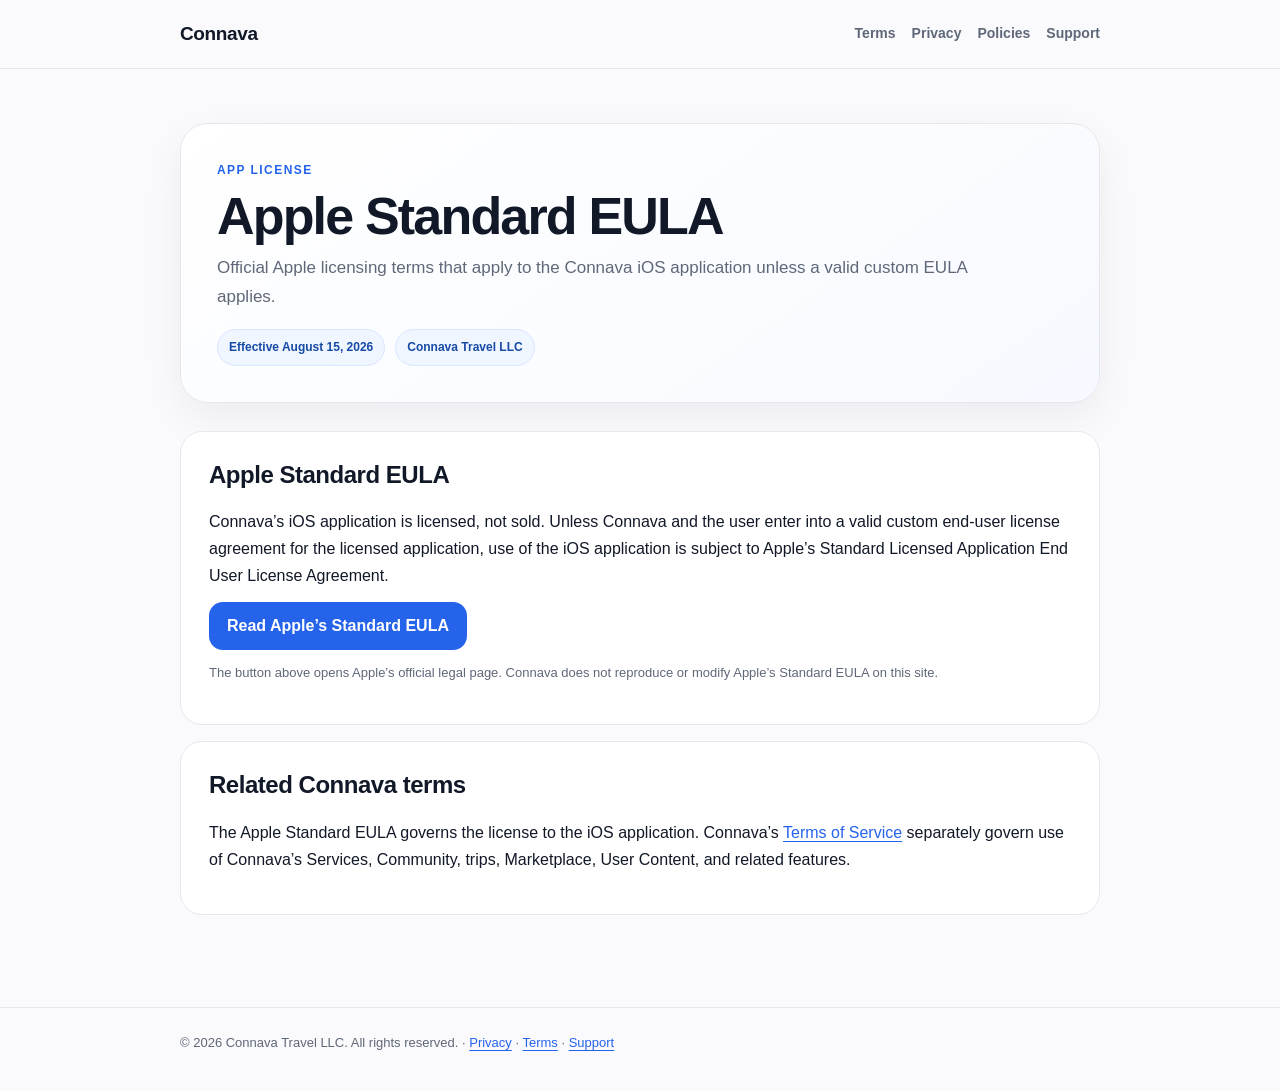
==== eula.html @ 40c6fb05 "Add Connava legal and support site" ====
<!doctype html>
<html lang="en">
<head>
  <meta charset="utf-8">
  <meta name="viewport" content="width=device-width,initial-scale=1">
  <meta name="color-scheme" content="light">
  <meta name="theme-color" content="#faf9fc">
  <meta name="description" content="Official Apple licensing terms that apply to the Connava iOS application unless a valid custom EULA applies.">
  <title>Apple Standard EULA | Connava</title>
  <link rel="stylesheet" href="styles.css">
  
</head>
<body>

    <header class="site-header">
      <nav class="nav" aria-label="Primary">
        <a class="brand" href="index.html">Connava</a>
        <div class="nav-links">
          <a href="terms.html">Terms</a>
          <a href="privacy.html">Privacy</a>
          <a href="platform-policies.html">Policies</a>
          <a href="support.html">Support</a>
        </div>
      </nav>
    </header>
    
<main>
  <div class="hero">
    <p class="eyebrow">App License</p>
    <h1>Apple Standard EULA</h1>
    <p class="lead">Official Apple licensing terms that apply to the Connava iOS application unless a valid custom EULA applies.</p>
    <div class="meta">
      <span class="pill">Effective August 15, 2026</span>
      <span class="pill">Connava Travel LLC</span>
    </div>
  </div>
  
<section>
<h2>Apple Standard EULA</h2>
<p>Connava’s iOS application is licensed, not sold. Unless Connava and the user enter into a valid custom end-user license agreement for the licensed application, use of the iOS application is subject to Apple’s Standard Licensed Application End User License Agreement.</p>
<p><a class="contact-button" href="https://www.apple.com/legal/internet-services/itunes/dev/stdeula/">Read Apple’s Standard EULA</a></p>
<p class="small">The button above opens Apple’s official legal page. Connava does not reproduce or modify Apple’s Standard EULA on this site.</p>
</section>
<section>
<h2>Related Connava terms</h2>
<p>The Apple Standard EULA governs the license to the iOS application. Connava’s <a href="terms.html">Terms of Service</a> separately govern use of Connava’s Services, Community, trips, Marketplace, User Content, and related features.</p>
</section>

</main>
<footer>
  <div class="footer-inner">
    © 2026 Connava Travel LLC. All rights reserved. ·
    <a href="privacy.html">Privacy</a> ·
    <a href="terms.html">Terms</a> ·
    <a href="support.html">Support</a>
  </div>
</footer>
</body>
</html>
---- styles.css ----
:root {
  --bg: #faf9fc;
  --surface: #ffffff;
  --text: #111827;
  --muted: #5f6878;
  --border: #e7e6ed;
  --accent: #2563eb;
  --accent-soft: #eff6ff;
  --max: 920px;
}
* { box-sizing: border-box; }
html { scroll-behavior: smooth; }
body {
  margin: 0;
  font-family: -apple-system, BlinkMacSystemFont, "Segoe UI", Roboto, Helvetica, Arial, sans-serif;
  background: var(--bg);
  color: var(--text);
  line-height: 1.68;
}
a { color: var(--accent); text-underline-offset: 3px; }
a:hover { text-decoration-thickness: 2px; }
.site-header {
  position: sticky;
  top: 0;
  z-index: 10;
  backdrop-filter: blur(18px);
  background: rgba(250,249,252,.92);
  border-bottom: 1px solid var(--border);
}
.nav {
  width: min(var(--max), calc(100% - 36px));
  margin: 0 auto;
  min-height: 68px;
  display: flex;
  align-items: center;
  gap: 18px;
}
.brand {
  font-weight: 800;
  letter-spacing: -.02em;
  font-size: 19px;
  color: var(--text);
  text-decoration: none;
}
.nav-links {
  margin-left: auto;
  display: flex;
  align-items: center;
  gap: 16px;
  flex-wrap: wrap;
  justify-content: flex-end;
}
.nav-links a {
  color: var(--muted);
  text-decoration: none;
  font-size: 14px;
  font-weight: 650;
}
.nav-links a:hover { color: var(--text); }
main {
  width: min(var(--max), calc(100% - 36px));
  margin: 0 auto;
  padding: 54px 0 76px;
}
.hero {
  padding: 36px;
  border: 1px solid var(--border);
  border-radius: 28px;
  background: linear-gradient(145deg, #ffffff 0%, #f6f9ff 100%);
  box-shadow: 0 14px 40px rgba(17,24,39,.06);
  margin-bottom: 28px;
}
.eyebrow {
  margin: 0 0 8px;
  color: var(--accent);
  text-transform: uppercase;
  letter-spacing: .12em;
  font-size: 12px;
  font-weight: 800;
}
h1 {
  margin: 0 0 10px;
  font-size: clamp(34px, 6vw, 52px);
  line-height: 1.08;
  letter-spacing: -.035em;
}
.lead {
  margin: 0;
  max-width: 760px;
  color: var(--muted);
  font-size: 17px;
}
.meta {
  margin-top: 18px;
  display: flex;
  flex-wrap: wrap;
  gap: 10px;
}
.pill {
  border: 1px solid #dbe7ff;
  background: var(--accent-soft);
  color: #174aa5;
  border-radius: 999px;
  padding: 7px 11px;
  font-size: 12px;
  font-weight: 750;
}
.card {
  background: var(--surface);
  border: 1px solid var(--border);
  border-radius: 22px;
  padding: 28px;
  margin: 16px 0;
}
.card h2, section h2 {
  margin-top: 0;
  letter-spacing: -.02em;
}
section {
  background: var(--surface);
  border: 1px solid var(--border);
  border-radius: 22px;
  padding: 28px;
  margin: 16px 0;
  scroll-margin-top: 90px;
}
h2 { font-size: 24px; line-height: 1.25; }
h3 { font-size: 18px; margin-top: 26px; line-height: 1.35; }
p { margin: 12px 0; }
ul, ol { padding-left: 24px; }
li { margin: 7px 0; }
.notice {
  border-left: 4px solid var(--accent);
  background: var(--accent-soft);
  padding: 16px 18px;
  border-radius: 12px;
  margin: 18px 0;
}
.grid {
  display: grid;
  grid-template-columns: repeat(2, minmax(0,1fr));
  gap: 16px;
}
.link-card {
  display: block;
  background: var(--surface);
  border: 1px solid var(--border);
  border-radius: 20px;
  padding: 22px;
  text-decoration: none;
  color: var(--text);
}
.link-card:hover {
  border-color: #b8cdfa;
  transform: translateY(-1px);
}
.link-card strong { display: block; margin-bottom: 6px; }
.link-card span { color: var(--muted); font-size: 14px; }
footer {
  border-top: 1px solid var(--border);
  color: var(--muted);
}
.footer-inner {
  width: min(var(--max), calc(100% - 36px));
  margin: 0 auto;
  padding: 24px 0 38px;
  font-size: 13px;
}
.small { color: var(--muted); font-size: 13px; }
.contact-button {
  display: inline-flex;
  align-items: center;
  justify-content: center;
  min-height: 48px;
  padding: 0 18px;
  border-radius: 14px;
  background: var(--accent);
  color: white;
  text-decoration: none;
  font-weight: 800;
}
@media (max-width: 720px) {
  .nav { align-items: flex-start; padding: 16px 0; }
  .nav-links { gap: 10px; }
  .hero, section, .card { padding: 22px; border-radius: 20px; }
  main { padding-top: 28px; }
  .grid { grid-template-columns: 1fr; }
}
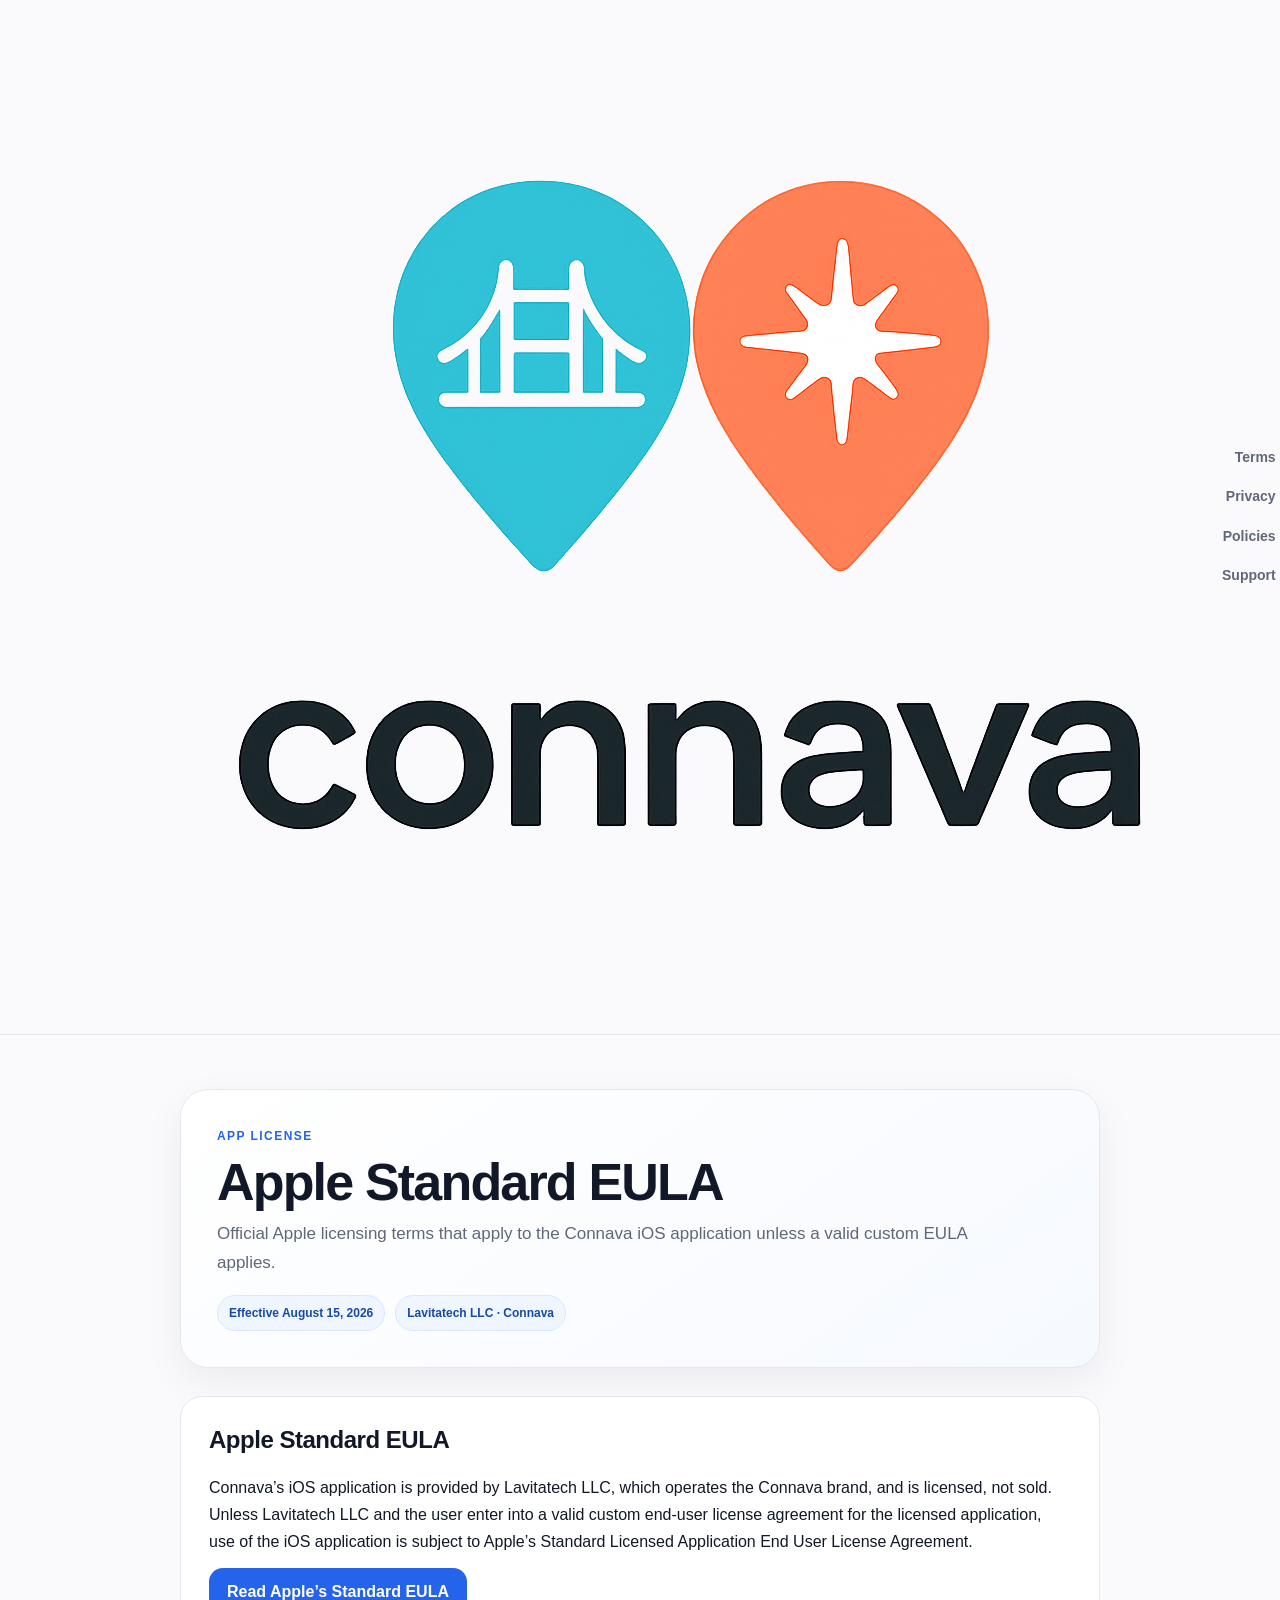
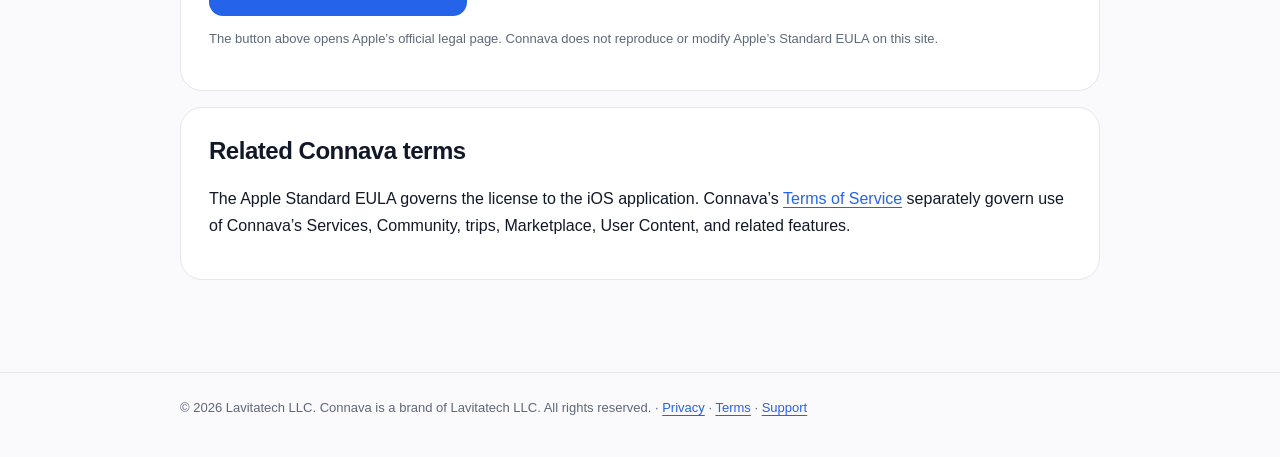
==== commit 03e3cb3d: "Update eula.html" ====
--- a/eula.html
+++ b/eula.html
@@ -8,13 +8,14 @@
   <meta name="description" content="Official Apple licensing terms that apply to the Connava iOS application unless a valid custom EULA applies.">
   <title>Apple Standard EULA | Connava</title>
   <link rel="stylesheet" href="styles.css">
-  
 </head>
 <body>
 
     <header class="site-header">
       <nav class="nav" aria-label="Primary">
-        <a class="brand" href="index.html">Connava</a>
+        <a class="brand" href="index.html" aria-label="Connava Legal & Policies home">
+          <img class="brand-logo" src="ConnavaLogoOfficial.png" alt="Connava">
+        </a>
         <div class="nav-links">
           <a href="terms.html">Terms</a>
           <a href="privacy.html">Privacy</a>
@@ -23,7 +24,7 @@
         </div>
       </nav>
     </header>
-    
+
 <main>
   <div class="hero">
     <p class="eyebrow">App License</p>
@@ -31,13 +32,13 @@
     <p class="lead">Official Apple licensing terms that apply to the Connava iOS application unless a valid custom EULA applies.</p>
     <div class="meta">
       <span class="pill">Effective August 15, 2026</span>
-      <span class="pill">Connava Travel LLC</span>
+      <span class="pill">Lavitatech LLC · Connava</span>
     </div>
   </div>
-  
+
 <section>
 <h2>Apple Standard EULA</h2>
-<p>Connava’s iOS application is licensed, not sold. Unless Connava and the user enter into a valid custom end-user license agreement for the licensed application, use of the iOS application is subject to Apple’s Standard Licensed Application End User License Agreement.</p>
+<p>Connava’s iOS application is provided by Lavitatech LLC, which operates the Connava brand, and is licensed, not sold. Unless Lavitatech LLC and the user enter into a valid custom end-user license agreement for the licensed application, use of the iOS application is subject to Apple’s Standard Licensed Application End User License Agreement.</p>
 <p><a class="contact-button" href="https://www.apple.com/legal/internet-services/itunes/dev/stdeula/">Read Apple’s Standard EULA</a></p>
 <p class="small">The button above opens Apple’s official legal page. Connava does not reproduce or modify Apple’s Standard EULA on this site.</p>
 </section>
@@ -49,11 +50,11 @@
 </main>
 <footer>
   <div class="footer-inner">
-    © 2026 Connava Travel LLC. All rights reserved. ·
+    © 2026 Lavitatech LLC. Connava is a brand of Lavitatech LLC. All rights reserved. ·
     <a href="privacy.html">Privacy</a> ·
     <a href="terms.html">Terms</a> ·
     <a href="support.html">Support</a>
   </div>
 </footer>
 </body>
-</html>+</html>
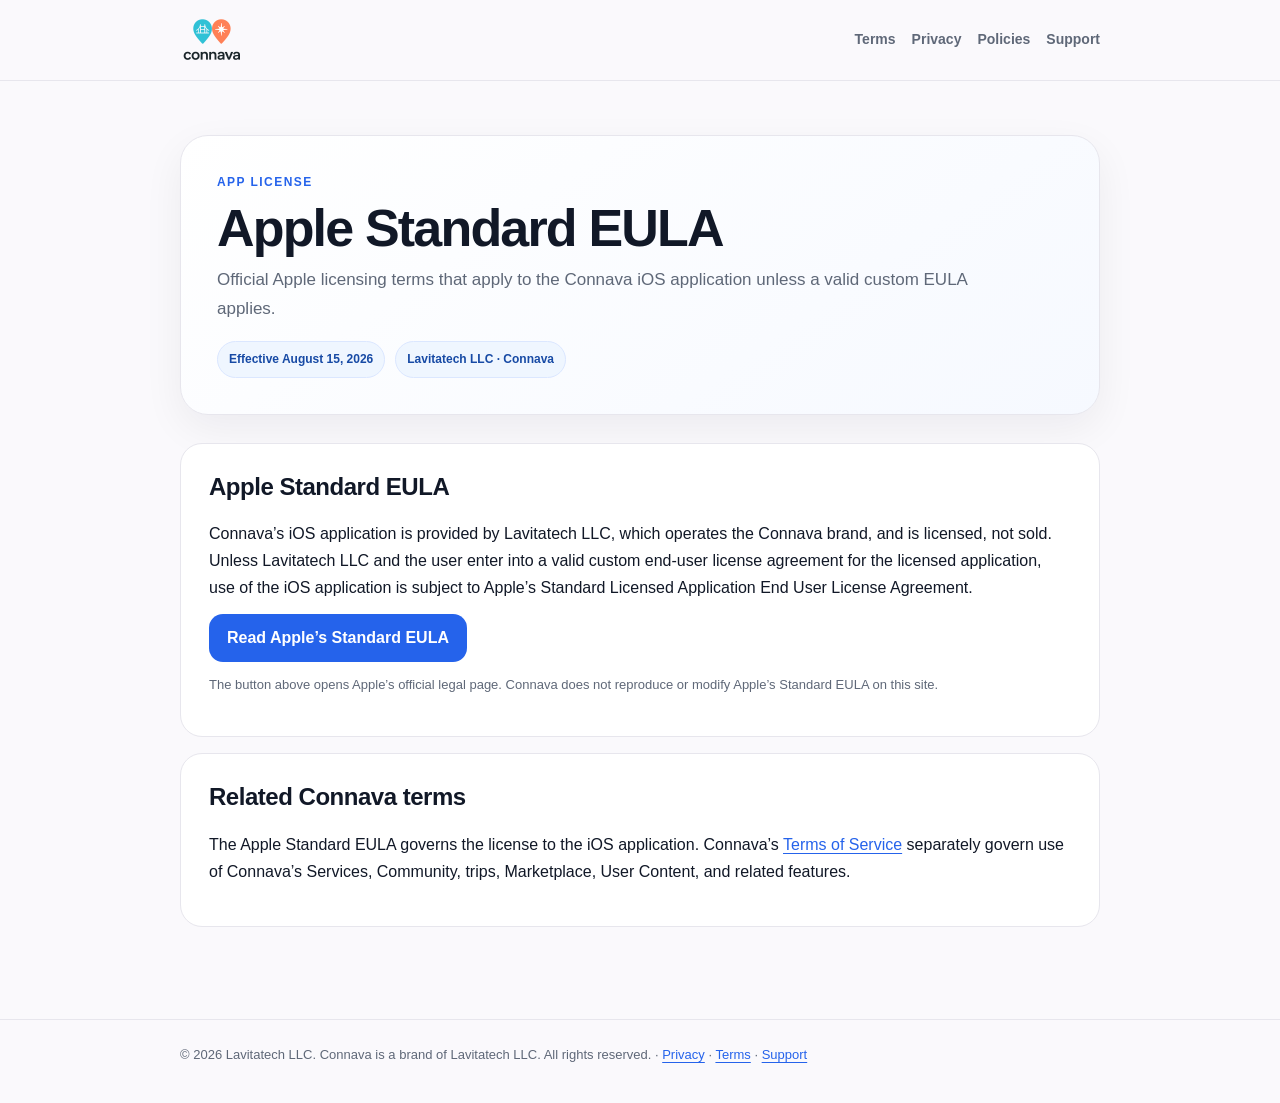
==== commit 72cebd43: "Update eula.html" ====
--- a/eula.html
+++ b/eula.html
@@ -7,14 +7,14 @@
   <meta name="theme-color" content="#faf9fc">
   <meta name="description" content="Official Apple licensing terms that apply to the Connava iOS application unless a valid custom EULA applies.">
   <title>Apple Standard EULA | Connava</title>
-  <link rel="stylesheet" href="styles.css">
+  <link rel="stylesheet" href="styles.css?v=20260815-2">
 </head>
 <body>
 
     <header class="site-header">
       <nav class="nav" aria-label="Primary">
         <a class="brand" href="index.html" aria-label="Connava Legal & Policies home">
-          <img class="brand-logo" src="ConnavaLogoOfficial.png" alt="Connava">
+          <img class="brand-logo" src="ConnavaLogoOfficial.png" alt="Connava" width="64" height="64" decoding="async">
         </a>
         <div class="nav-links">
           <a href="terms.html">Terms</a>
--- a/styles.css
+++ b/styles.css
@@ -19,29 +19,57 @@
 }
 a { color: var(--accent); text-underline-offset: 3px; }
 a:hover { text-decoration-thickness: 2px; }
+
 .site-header {
   position: sticky;
   top: 0;
   z-index: 10;
+  width: 100%;
+  overflow: hidden;
   backdrop-filter: blur(18px);
+  -webkit-backdrop-filter: blur(18px);
   background: rgba(250,249,252,.92);
   border-bottom: 1px solid var(--border);
 }
+
 .nav {
   width: min(var(--max), calc(100% - 36px));
   margin: 0 auto;
-  min-height: 68px;
+  min-height: 80px;
   display: flex;
   align-items: center;
   gap: 18px;
 }
+
 .brand {
-  font-weight: 800;
-  letter-spacing: -.02em;
-  font-size: 19px;
+  display: inline-flex;
+  align-items: center;
+  justify-content: center;
+  flex: 0 0 64px;
+  width: 64px;
+  height: 64px;
+  overflow: hidden;
+  line-height: 0;
   color: var(--text);
   text-decoration: none;
 }
+
+.brand-logo {
+  display: block !important;
+  width: 64px !important;
+  height: 64px !important;
+  min-width: 64px !important;
+  min-height: 64px !important;
+  max-width: 64px !important;
+  max-height: 64px !important;
+  object-fit: contain !important;
+  object-position: center !important;
+  position: static !important;
+  inset: auto !important;
+  margin: 0 !important;
+  transform: none !important;
+}
+
 .nav-links {
   margin-left: auto;
   display: flex;
@@ -57,7 +85,10 @@
   font-weight: 650;
 }
 .nav-links a:hover { color: var(--text); }
+
 main {
+  position: relative;
+  z-index: 0;
   width: min(var(--max), calc(100% - 36px));
   margin: 0 auto;
   padding: 54px 0 76px;
@@ -122,7 +153,7 @@
   border-radius: 22px;
   padding: 28px;
   margin: 16px 0;
-  scroll-margin-top: 90px;
+  scroll-margin-top: 104px;
 }
 h2 { font-size: 24px; line-height: 1.25; }
 h3 { font-size: 18px; margin-top: 26px; line-height: 1.35; }
@@ -179,10 +210,65 @@
   text-decoration: none;
   font-weight: 800;
 }
+
 @media (max-width: 720px) {
-  .nav { align-items: flex-start; padding: 16px 0; }
-  .nav-links { gap: 10px; }
-  .hero, section, .card { padding: 22px; border-radius: 20px; }
+  .nav {
+    padding: 10px 0;
+    min-height: 72px;
+  }
+  .brand {
+    flex-basis: 54px;
+    width: 54px;
+    height: 54px;
+  }
+  .brand-logo {
+    width: 54px !important;
+    height: 54px !important;
+    min-width: 54px !important;
+    min-height: 54px !important;
+    max-width: 54px !important;
+    max-height: 54px !important;
+  }
+  .nav-links {
+    gap: 10px;
+  }
+  .nav-links a {
+    font-size: 13px;
+  }
+  .hero, section, .card {
+    padding: 22px;
+    border-radius: 20px;
+  }
   main { padding-top: 28px; }
   .grid { grid-template-columns: 1fr; }
 }
+
+@media (max-width: 540px) {
+  .nav {
+    align-items: center;
+    flex-direction: row;
+    gap: 12px;
+  }
+  .nav-links {
+    margin-left: auto;
+    width: auto;
+    justify-content: flex-end;
+    gap: 8px 10px;
+  }
+  .nav-links a {
+    font-size: 12px;
+  }
+}
+
+@media (max-width: 390px) {
+  .nav {
+    align-items: flex-start;
+    flex-direction: column;
+    gap: 8px;
+  }
+  .nav-links {
+    margin-left: 0;
+    width: 100%;
+    justify-content: flex-start;
+  }
+}
